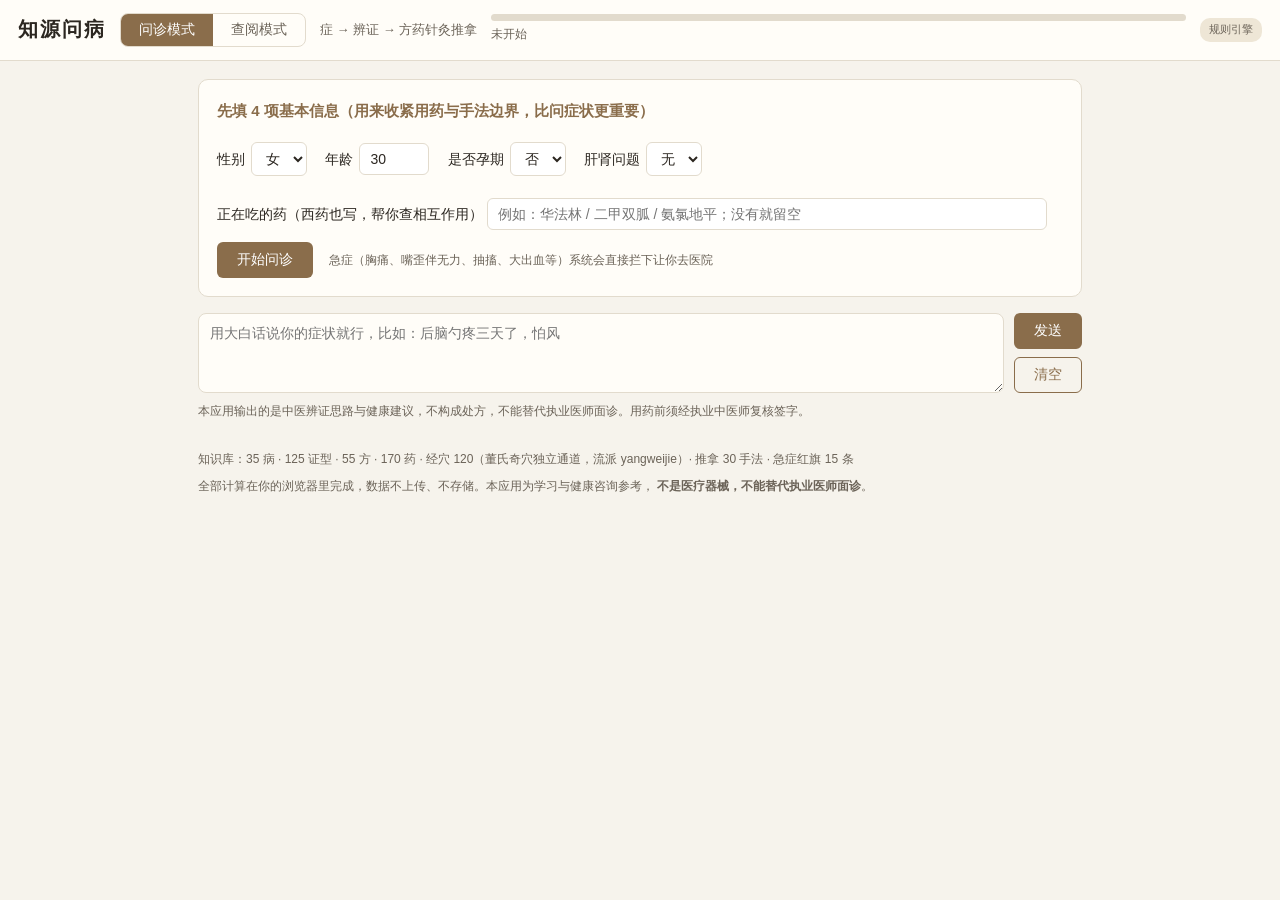
==== static/index.html @ 2465fcd0 "feat: 知源问病 v1.0 — 中医辨证问诊智能体 两种模式： - 问诊（正向）：症状 → 四诊采集 → 辨证 → 方药/针灸/推拿 - 查阅（逆向）：病 → 证 → 症 → 方 → 穴 → 其他" ====
﻿<!DOCTYPE html>
<html lang="zh-CN">
<head>
<meta charset="utf-8">
<meta name="viewport" content="width=device-width, initial-scale=1">
<title>知源问病 · 中医辨证问诊</title>
<meta name="description" content="望闻问切四诊合参，辨证论治。以中医执业医师资格考试标准，覆盖方剂、中药、针灸（含董氏奇穴）、推拿。">
<meta name="theme-color" content="#8a6d4b">
<link rel="stylesheet" href="css/app.css">
</head>
<body>

<header>
  <h1>知源问病</h1>
  <div class="tabs">
    <button id="tabAsk" class="on" onclick="switchMode('ask')">问诊模式</button>
    <button id="tabLook" onclick="switchMode('look')">查阅模式</button>
  </div>
  <span class="sub" id="modeDesc">症 → 辨证 → 方药针灸推拿</span>
  <div class="progress" id="progWrap">
    <div class="bar"><i id="bar" style="width:0%"></i></div>
    <div class="meta" id="meta">加载知识库…</div>
  </div>
  <span class="badge" id="mode">规则引擎</span>
</header>

<main>
  <!-- 问诊：基本信息 -->
  <div class="card" id="setup">
    <h2>先填 4 项基本信息（用来收紧用药与手法边界，比问症状更重要）</h2>
    <div>
      <label>性别 <select id="sex"><option value="female">女</option><option value="male">男</option></select></label>
      <label>年龄 <input id="age" type="number" value="30" min="0" max="120" style="width:70px"></label>
      <label>是否孕期 <select id="preg"><option value="0">否</option><option value="1">是</option></select></label>
      <label>肝肾问题 <select id="lk"><option value="0">无</option><option value="1">有</option></select></label>
    </div>
    <div style="margin-top:10px">
      <label style="display:block">正在吃的药（西药也写，帮你查相互作用）
        <input id="meds" style="width:min(560px,100%);margin-top:6px" placeholder="例如：华法林 / 二甲双胍 / 氨氯地平；没有就留空">
      </label>
    </div>
    <div style="margin-top:12px">
      <button class="go" onclick="start()">开始问诊</button>
      <span class="tip" style="margin-left:12px">急症（胸痛、嘴歪伴无力、抽搐、大出血等）系统会直接拦下让你去医院</span>
    </div>
  </div>

  <!-- 查阅 -->
  <div class="card hidden" id="lookup">
    <h2>逆向查阅：病 → 证 → 症 → 方 → 穴 → 其他疗法</h2>
    <div class="kindrow">
      <button class="kind on" data-k="disease" onclick="setKind('disease')">按病查</button>
      <button class="kind" data-k="symptom" onclick="setKind('symptom')">按症查</button>
      <button class="kind" data-k="formula" onclick="setKind('formula')">按方查</button>
      <button class="kind" data-k="acupoint" onclick="setKind('acupoint')">按穴查</button>
      <button class="kind" data-k="therapy" onclick="setKind('therapy')">其他疗法</button>
    </div>
    <div class="chips" id="chips"></div>
    <div class="composer" style="margin-top:8px">
      <input id="q" style="flex:1" placeholder="输入病名，如：咳嗽">
      <button class="go" onclick="lookup()">查</button>
    </div>
    <div class="tip" id="kindTip"></div>
  </div>

  <div id="log"></div>

  <div class="composer" id="askComposer">
    <textarea id="inp" placeholder="用大白话说你的症状就行，比如：后脑勺疼三天了，怕风"></textarea>
    <div style="display:flex;flex-direction:column;gap:8px">
      <button class="go" onclick="send()">发送</button>
      <button class="ghost" onclick="document.getElementById('inp').focus()">清空</button>
    </div>
  </div>
  <div class="tip" id="disclaimer">本应用输出的是中医辨证思路与健康建议，不构成处方，不能替代执业医师面诊。用药前须经执业中医师复核签字。</div>
</main>

<footer>
  <div id="statsLine">—</div>
  <div style="margin-top:6px">
    全部计算在你的浏览器里完成，数据不上传、不存储。本应用为学习与健康咨询参考，
    <strong>不是医疗器械，不能替代执业医师面诊</strong>。
  </div>
</footer>

<script src="js/bundle.js"></script>
<script src="js/kb.js"></script>
<script src="js/safety.js"></script>
<script src="js/diagnose.js"></script>
<script src="js/inverse.js"></script>
<script src="js/app.js"></script>
</body>
</html>
---- static/css/app.css ----
﻿:root{
  --bg:#f6f3ec; --card:#fffdf8; --ink:#2b2620; --sub:#6b6358;
  --line:#e2dbcd; --accent:#8a6d4b; --ok:#4a7c59; --dan:#b03a2e;
}
*{box-sizing:border-box}
body{margin:0;background:var(--bg);color:var(--ink);
  font-family:"Microsoft YaHei","PingFang SC","Helvetica Neue",sans-serif;line-height:1.78}
header{background:var(--card);border-bottom:1px solid var(--line);padding:12px 18px;
  display:flex;align-items:center;gap:14px;flex-wrap:wrap;position:sticky;top:0;z-index:9}
h1{margin:0;font-size:20px;letter-spacing:2px;font-weight:600}
.sub{color:var(--sub);font-size:13px}
.tabs{display:flex;border:1px solid var(--line);border-radius:8px;overflow:hidden}
.tabs button{background:transparent;color:var(--sub);border:0;padding:7px 18px;
  font-size:14px;cursor:pointer;font-family:inherit}
.tabs button.on{background:var(--accent);color:#fff}
.progress{flex:1;min-width:150px}
.bar{height:7px;background:var(--line);border-radius:4px;overflow:hidden}
.bar>i{display:block;height:100%;background:var(--accent);transition:width .3s}
.meta{font-size:12px;color:var(--sub);margin-top:3px}
main{max-width:920px;margin:0 auto;padding:18px}
.card{background:var(--card);border:1px solid var(--line);border-radius:10px;
  padding:18px;margin-bottom:16px}
.card h2{margin:0 0 12px;font-size:15px;color:var(--accent)}
label{display:inline-flex;align-items:center;gap:6px;margin:6px 14px 6px 0;font-size:14px}
input,select,textarea{padding:7px 10px;border:1px solid var(--line);border-radius:6px;
  background:#fff;font-family:inherit;font-size:14px;color:var(--ink)}
button.go{background:var(--accent);color:#fff;border:0;border-radius:6px;
  padding:9px 20px;font-family:inherit;font-size:14px;cursor:pointer}
button.go:hover{filter:brightness(1.08)}
button.ghost{background:transparent;color:var(--accent);border:1px solid var(--accent);
  border-radius:6px;padding:8px 16px;font-family:inherit;font-size:14px;cursor:pointer}
.msg{margin:0 0 14px;padding:14px 16px;border-radius:10px;overflow-x:auto}
.msg.bot{background:var(--card);border:1px solid var(--line)}
.msg.me{background:#efe7d8;border:1px solid #ded1b9;margin-left:56px}
.msg h4{margin:0 0 8px;font-size:14px;color:var(--accent)}
.msg pre{white-space:pre-wrap;word-break:break-word;margin:0;
  font-family:ui-monospace,Menlo,Consolas,monospace;font-size:13.5px;line-height:1.7}
.composer{display:flex;gap:10px;margin-top:8px}
.composer textarea,.composer input{flex:1;padding:11px;border:1px solid var(--line);
  border-radius:8px;font-family:inherit;font-size:14px;resize:vertical;
  min-height:62px;background:var(--card)}
.tip{font-size:12px;color:var(--sub);margin-top:8px}
.badge{font-size:11px;padding:2px 9px;border-radius:10px;background:#eee6d6;color:var(--sub)}
.kindrow{display:flex;gap:8px;flex-wrap:wrap;margin-bottom:10px}
.kind{padding:6px 14px;border:1px solid var(--line);border-radius:20px;background:#fff;
  cursor:pointer;font-size:13px;font-family:inherit;color:var(--ink)}
.kind.on{background:var(--accent);color:#fff;border-color:var(--accent)}
.chips{display:flex;gap:6px;flex-wrap:wrap;margin:8px 0 2px}
.chip{padding:3px 10px;background:#efe7d8;border-radius:12px;font-size:12px;cursor:pointer}
.chip:hover{background:#e3d6bd}
.hidden{display:none}
.loading{text-align:center;padding:26px;color:var(--sub)}
footer{max-width:920px;margin:0 auto;padding:8px 18px 30px;font-size:12px;color:var(--sub)}
footer a{color:var(--accent)}
@media(max-width:600px){
  .msg.me{margin-left:20px}
  main{padding:12px}
  .progress{order:9;flex-basis:100%}
}
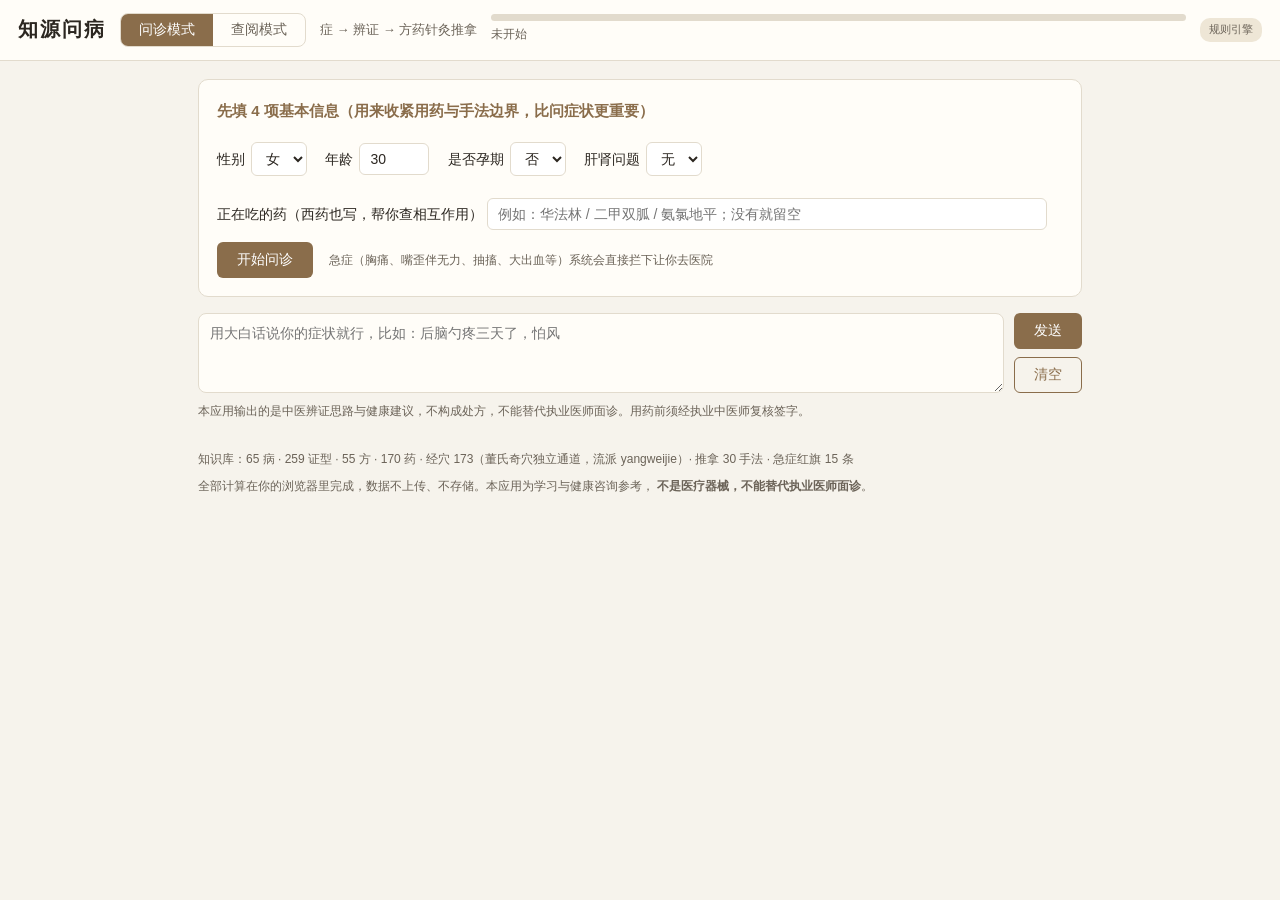
==== commit fa45394a: "feat: 补录临床高频穴 T1 全齐 + 修bundle 缓存缺陷 知识库 - 新增53 穴：临床超高频T1 76穴全部补齐（此前缺13）   悬钟(髓会)/腰阳关/风府/哑门/膝眼/阑尾/胆囊/ " ====
--- a/static/index.html
+++ b/static/index.html
@@ -83,7 +83,7 @@
   </div>
 </footer>
 
-<script src="js/bundle.js"></script>
+<script src="js/bundle.9fde6a0a9e.js"></script>
 <script src="js/kb.js"></script>
 <script src="js/safety.js"></script>
 <script src="js/diagnose.js"></script>
--- a/static/css/app.css
+++ b/static/css/app.css
@@ -52,8 +52,104 @@
 .loading{text-align:center;padding:26px;color:var(--sub)}
 footer{max-width:920px;margin:0 auto;padding:8px 18px 30px;font-size:12px;color:var(--sub)}
 footer a{color:var(--accent)}
-@media(max-width:600px){
-  .msg.me{margin-left:20px}
+/* ============================================================
+   移动端适配
+   设计约束：
+   1) 所有可输入元素字号 >=16px，否则 iOS Safari 聚焦时会自动放大页面
+   2) 可点区域 >=44px（苹果 HIG 最小触摸目标）
+   3) 尊重 iPhone 刘海与底部 home 条（env(safe-area-inset-*））
+   4) 禁用横屏自动放大字号
+   ============================================================ */
+
+/* --- 平板 / 小屏笔记本 --- */
+@media(max-width:900px){
+  main{padding:14px}
+  .card{padding:16px}
+  .msg.me{margin-left:40px}
+}
+
+/* --- 手机主适配 --- */
+@media(max-width:640px){
+  /* 禁止横屏时浏览器自动放大字号 */
+  html{-webkit-text-size-adjust:100%;text-size-adjust:100%}
+
+  body{line-height:1.75;overflow-x:hidden}
+
+  /* header：手机上改为两行紧凑布局，避免元素挤成一团 */
+  header{
+    padding:calc(8px + env(safe-area-inset-top)) 12px 8px;
+    gap:8px;flex-wrap:wrap;
+    position:sticky;top:0;
+  }
+  h1{font-size:17px;letter-spacing:1px}
+  /* 副标题与徽标并排，不再各占一行 —— header 是 sticky 的，
+     每高一行就等于每次滚动都多遮一屏内容 */
+  .sub{order:5;font-size:11px;line-height:1.4;flex:1;min-width:0}
+  .badge{order:6;font-size:11px;padding:2px 8px;flex:none}
+
+  /* 标签页：撑满一行，方便手指点 */
+  .tabs{order:2;flex:1;min-width:0}
+  .tabs button{
+    flex:1;text-align:center;
+    padding:11px 6px;      /* >=44px 触摸高度 */
+    font-size:15px;
+  }
+
+  /* 进度条独占一行，放在标签页下方 */
+  .progress{order:4;flex-basis:100%;min-width:0}
+  .bar{height:6px}
+  .meta{font-size:11px;margin-top:2px}
+
   main{padding:12px}
-  .progress{order:9;flex-basis:100%}
+  .card{padding:14px;border-radius:12px;margin-bottom:12px}
+  .card h2{font-size:15px;line-height:1.6}
+
+  /* 输入控件：字号必须 >=16px，否则 iOS 聚焦时页面被放大 */
+  label{font-size:15px;margin:8px 12px 8px 0}
+  input,select,textarea{font-size:16px;padding:11px 10px;width:100%!important}
+  select,input[type=number]{width:auto!important;min-width:88px}
+
+  button.go,.ghost{font-size:16px;padding:12px 22px;min-height:46px}
+  button.go{width:100%;margin-bottom:8px}
+
+  /* 消息气泡：手机上左右满宽，可读性优先 */
+  .msg{padding:12px 13px;border-radius:10px;margin-bottom:12px}
+  .msg.me{margin-left:0;max-width:88%;align-self:flex-end}
+  .msg.bot{max-width:100%}
+  .msg h4{font-size:15px}
+  .msg pre{font-size:14px;line-height:1.72}
+
+  /* 输入区：手机上改为纵向堆叠，按钮独占整行 */
+  .composer{flex-direction:column;gap:8px}
+  .composer textarea,.composer input{min-height:80px;font-size:16px}
+  .composer button{width:100%;min-height:46px;font-size:16px}
+
+  .kindrow{gap:7px}
+  .kind{padding:9px 14px;font-size:14px;min-height:38px;display:inline-flex;align-items:center}
+  .chips{gap:6px}
+  .chip{padding:6px 11px;font-size:13px;min-height:32px;display:inline-flex;align-items:center}
+  .tip{font-size:12.5px;line-height:1.6}
+  .loading{padding:30px 14px}
+
+  footer{
+    padding:8px 14px calc(24px + env(safe-area-inset-bottom));
+    font-size:12px;line-height:1.7;
+  }
 }
+
+/* --- 小屏手机（如 SE） --- */
+@media(max-width:380px){
+  h1{font-size:16px}
+  .tabs button{font-size:14px;padding:11px 4px}
+  .kind{padding:8px 11px;font-size:13px}
+  .card{padding:12px}
+  .msg pre{font-size:13.5px}
+}
+
+/* --- 横屏手机：高度紧张，压缩纵向留白 --- */
+@media(orientation:landscape) and (max-height:500px){
+  header{padding-top:calc(6px + env(safe-area-inset-top));padding-bottom:6px}
+  h1{font-size:16px}
+  .sub{display:none}
+  .composer textarea,.composer input{min-height:52px}
+}
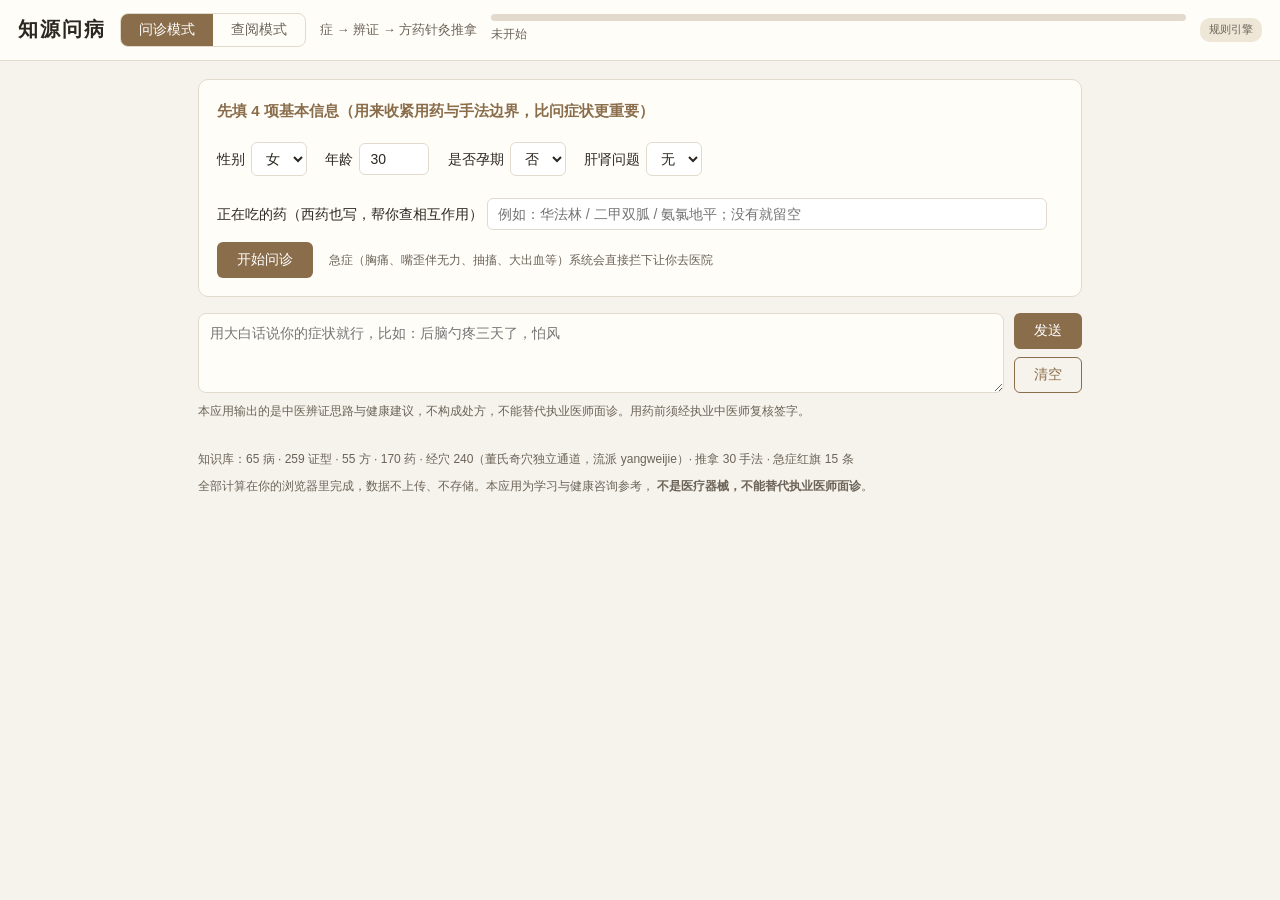
==== commit 00440df6: "fix: 内容指纹的致命缺陷——线上一直显示旧数据 现象：bundle.js 已是240穴(586KB)，但 index.html 引用的 bundle.9fde6a0a9e.js 只有 545KB(" ====
--- a/static/index.html
+++ b/static/index.html
@@ -83,7 +83,7 @@
   </div>
 </footer>
 
-<script src="js/bundle.9fde6a0a9e.js"></script>
+<script src="js/bundle.55bcca3ca7.js"></script>
 <script src="js/kb.js"></script>
 <script src="js/safety.js"></script>
 <script src="js/diagnose.js"></script>
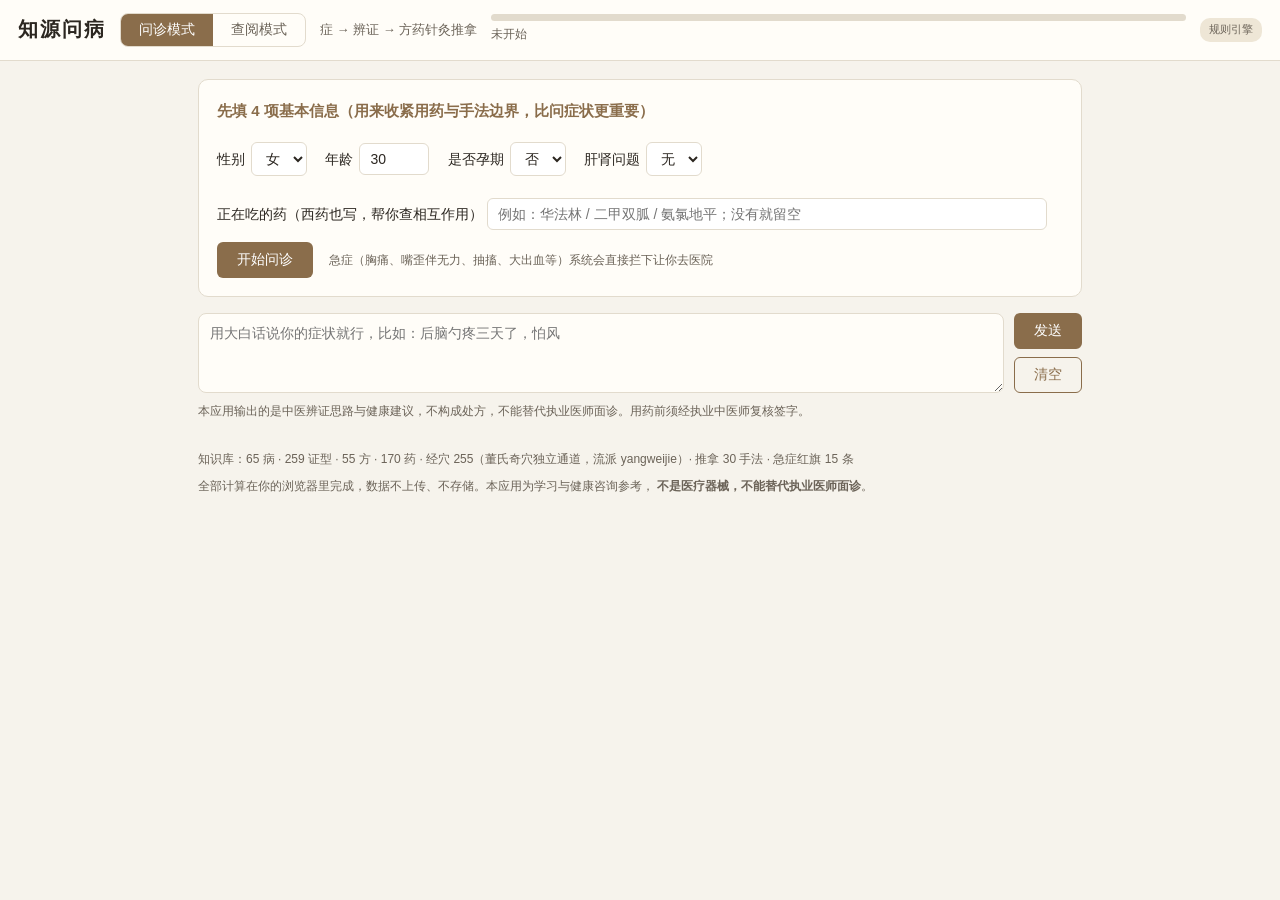
==== commit 7a7b1ced: "feat: T2 临床高频补齐，经穴 120 -> 255，T1+T2 零缺口 收尾 15 穴（承浆/身柱/孔最/经渠/扶突/气户/库房/屋翳/膺窗/ 渊腋/辄筋/日月/小海/承泣/冲门），T1(76" ====
--- a/static/index.html
+++ b/static/index.html
@@ -83,7 +83,7 @@
   </div>
 </footer>
 
-<script src="js/bundle.55bcca3ca7.js"></script>
+<script src="js/bundle.480f953083.js"></script>
 <script src="js/kb.js"></script>
 <script src="js/safety.js"></script>
 <script src="js/diagnose.js"></script>
